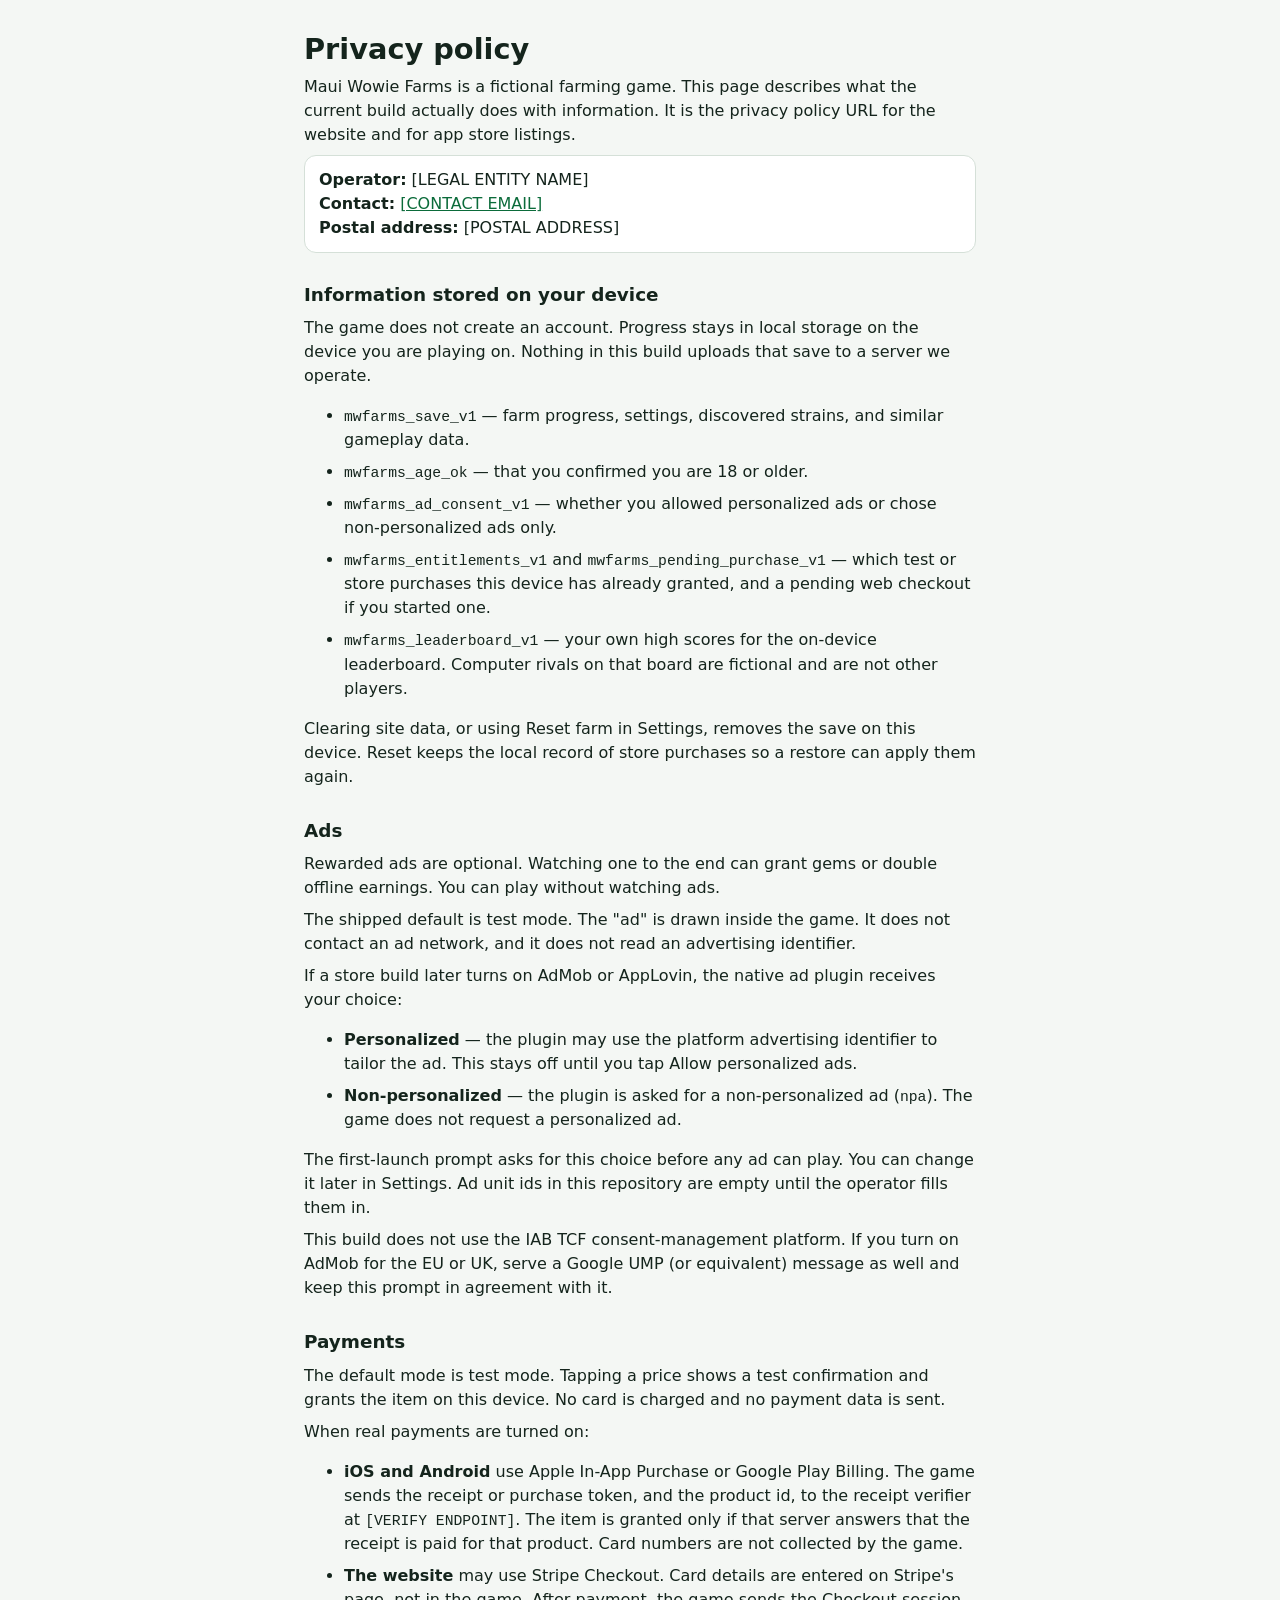
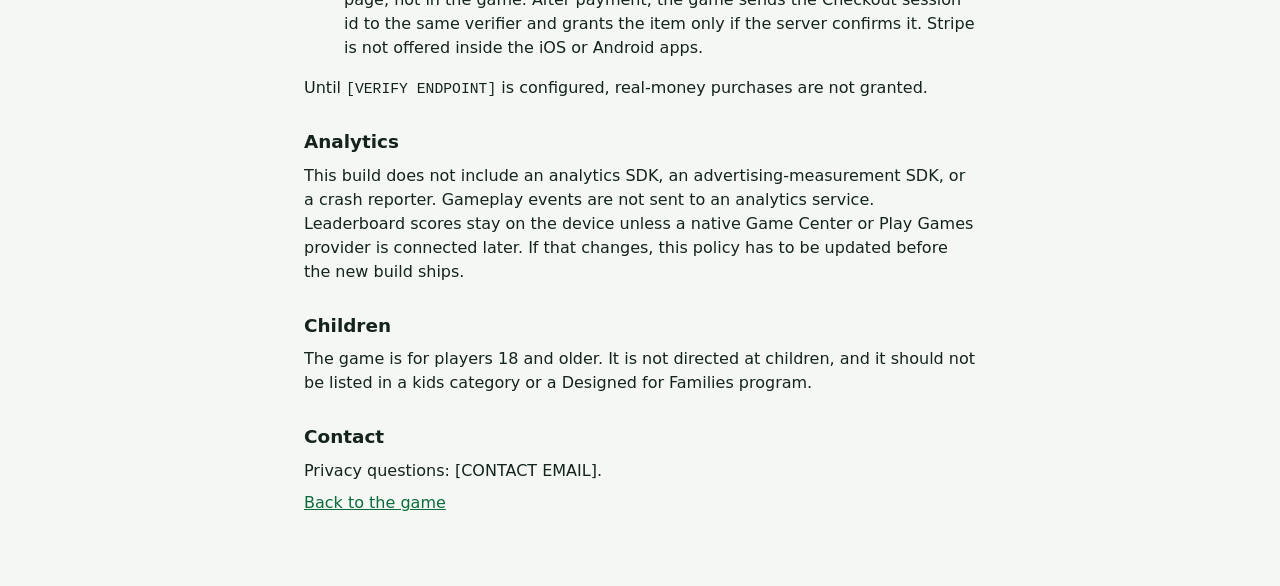
==== privacy.html @ 7ca909d2 "Prepare the farm game for store submission. Show live seed-pack odds before purchase, require an 18+" ====
<!DOCTYPE html>
<html lang="en">
<head>
<meta charset="utf-8">
<meta name="viewport" content="width=device-width, initial-scale=1">
<title>Privacy policy · Maui Wowie Farms</title>
<meta name="description" content="Privacy policy for Maui Wowie Farms. What this game stores on your device, how ads and payments work, and that this build does not use analytics.">
<style>
  :root { color-scheme: light; }
  body { margin:0; font:16px/1.5 system-ui, -apple-system, Segoe UI, Roboto, sans-serif; color:#14241c; background:#f4f7f4; }
  main { max-width:42rem; margin:0 auto; padding:32px 20px 64px; }
  h1 { font-size:1.8rem; line-height:1.2; margin:0 0 8px; }
  h2 { font-size:1.15rem; margin:28px 0 8px; }
  p, li { margin:8px 0; }
  a { color:#0b6b3a; }
  .note { background:#fff; border:1px solid #d5e0d8; border-radius:12px; padding:12px 14px; }
  code { font-size:.92em; }
</style>
</head>
<body>
<main>
  <h1>Privacy policy</h1>
  <p>Maui Wowie Farms is a fictional farming game. This page describes what the current build actually does with information. It is the privacy policy URL for the website and for app store listings.</p>
  <p class="note"><strong>Operator:</strong> [LEGAL ENTITY NAME]<br>
  <strong>Contact:</strong> <a href="mailto:[CONTACT EMAIL]">[CONTACT EMAIL]</a><br>
  <strong>Postal address:</strong> [POSTAL ADDRESS]</p>

  <h2>Information stored on your device</h2>
  <p>The game does not create an account. Progress stays in local storage on the device you are playing on. Nothing in this build uploads that save to a server we operate.</p>
  <ul>
    <li><code>mwfarms_save_v1</code> — farm progress, settings, discovered strains, and similar gameplay data.</li>
    <li><code>mwfarms_age_ok</code> — that you confirmed you are 18 or older.</li>
    <li><code>mwfarms_ad_consent_v1</code> — whether you allowed personalized ads or chose non-personalized ads only.</li>
    <li><code>mwfarms_entitlements_v1</code> and <code>mwfarms_pending_purchase_v1</code> — which test or store purchases this device has already granted, and a pending web checkout if you started one.</li>
    <li><code>mwfarms_leaderboard_v1</code> — your own high scores for the on-device leaderboard. Computer rivals on that board are fictional and are not other players.</li>
  </ul>
  <p>Clearing site data, or using Reset farm in Settings, removes the save on this device. Reset keeps the local record of store purchases so a restore can apply them again.</p>

  <h2>Ads</h2>
  <p>Rewarded ads are optional. Watching one to the end can grant gems or double offline earnings. You can play without watching ads.</p>
  <p>The shipped default is test mode. The "ad" is drawn inside the game. It does not contact an ad network, and it does not read an advertising identifier.</p>
  <p>If a store build later turns on AdMob or AppLovin, the native ad plugin receives your choice:</p>
  <ul>
    <li><strong>Personalized</strong> — the plugin may use the platform advertising identifier to tailor the ad. This stays off until you tap Allow personalized ads.</li>
    <li><strong>Non-personalized</strong> — the plugin is asked for a non-personalized ad (<code>npa</code>). The game does not request a personalized ad.</li>
  </ul>
  <p>The first-launch prompt asks for this choice before any ad can play. You can change it later in Settings. Ad unit ids in this repository are empty until the operator fills them in.</p>
  <p>This build does not use the IAB TCF consent-management platform. If you turn on AdMob for the EU or UK, serve a Google UMP (or equivalent) message as well and keep this prompt in agreement with it.</p>

  <h2>Payments</h2>
  <p>The default mode is test mode. Tapping a price shows a test confirmation and grants the item on this device. No card is charged and no payment data is sent.</p>
  <p>When real payments are turned on:</p>
  <ul>
    <li><strong>iOS and Android</strong> use Apple In-App Purchase or Google Play Billing. The game sends the receipt or purchase token, and the product id, to the receipt verifier at <code>[VERIFY ENDPOINT]</code>. The item is granted only if that server answers that the receipt is paid for that product. Card numbers are not collected by the game.</li>
    <li><strong>The website</strong> may use Stripe Checkout. Card details are entered on Stripe's page, not in the game. After payment, the game sends the Checkout session id to the same verifier and grants the item only if the server confirms it. Stripe is not offered inside the iOS or Android apps.</li>
  </ul>
  <p>Until <code>[VERIFY ENDPOINT]</code> is configured, real-money purchases are not granted.</p>

  <h2>Analytics</h2>
  <p>This build does not include an analytics SDK, an advertising-measurement SDK, or a crash reporter. Gameplay events are not sent to an analytics service. Leaderboard scores stay on the device unless a native Game Center or Play Games provider is connected later. If that changes, this policy has to be updated before the new build ships.</p>

  <h2>Children</h2>
  <p>The game is for players 18 and older. It is not directed at children, and it should not be listed in a kids category or a Designed for Families program.</p>

  <h2>Contact</h2>
  <p>Privacy questions: [CONTACT EMAIL].</p>
  <p><a href="index.html">Back to the game</a></p>
</main>
</body>
</html>
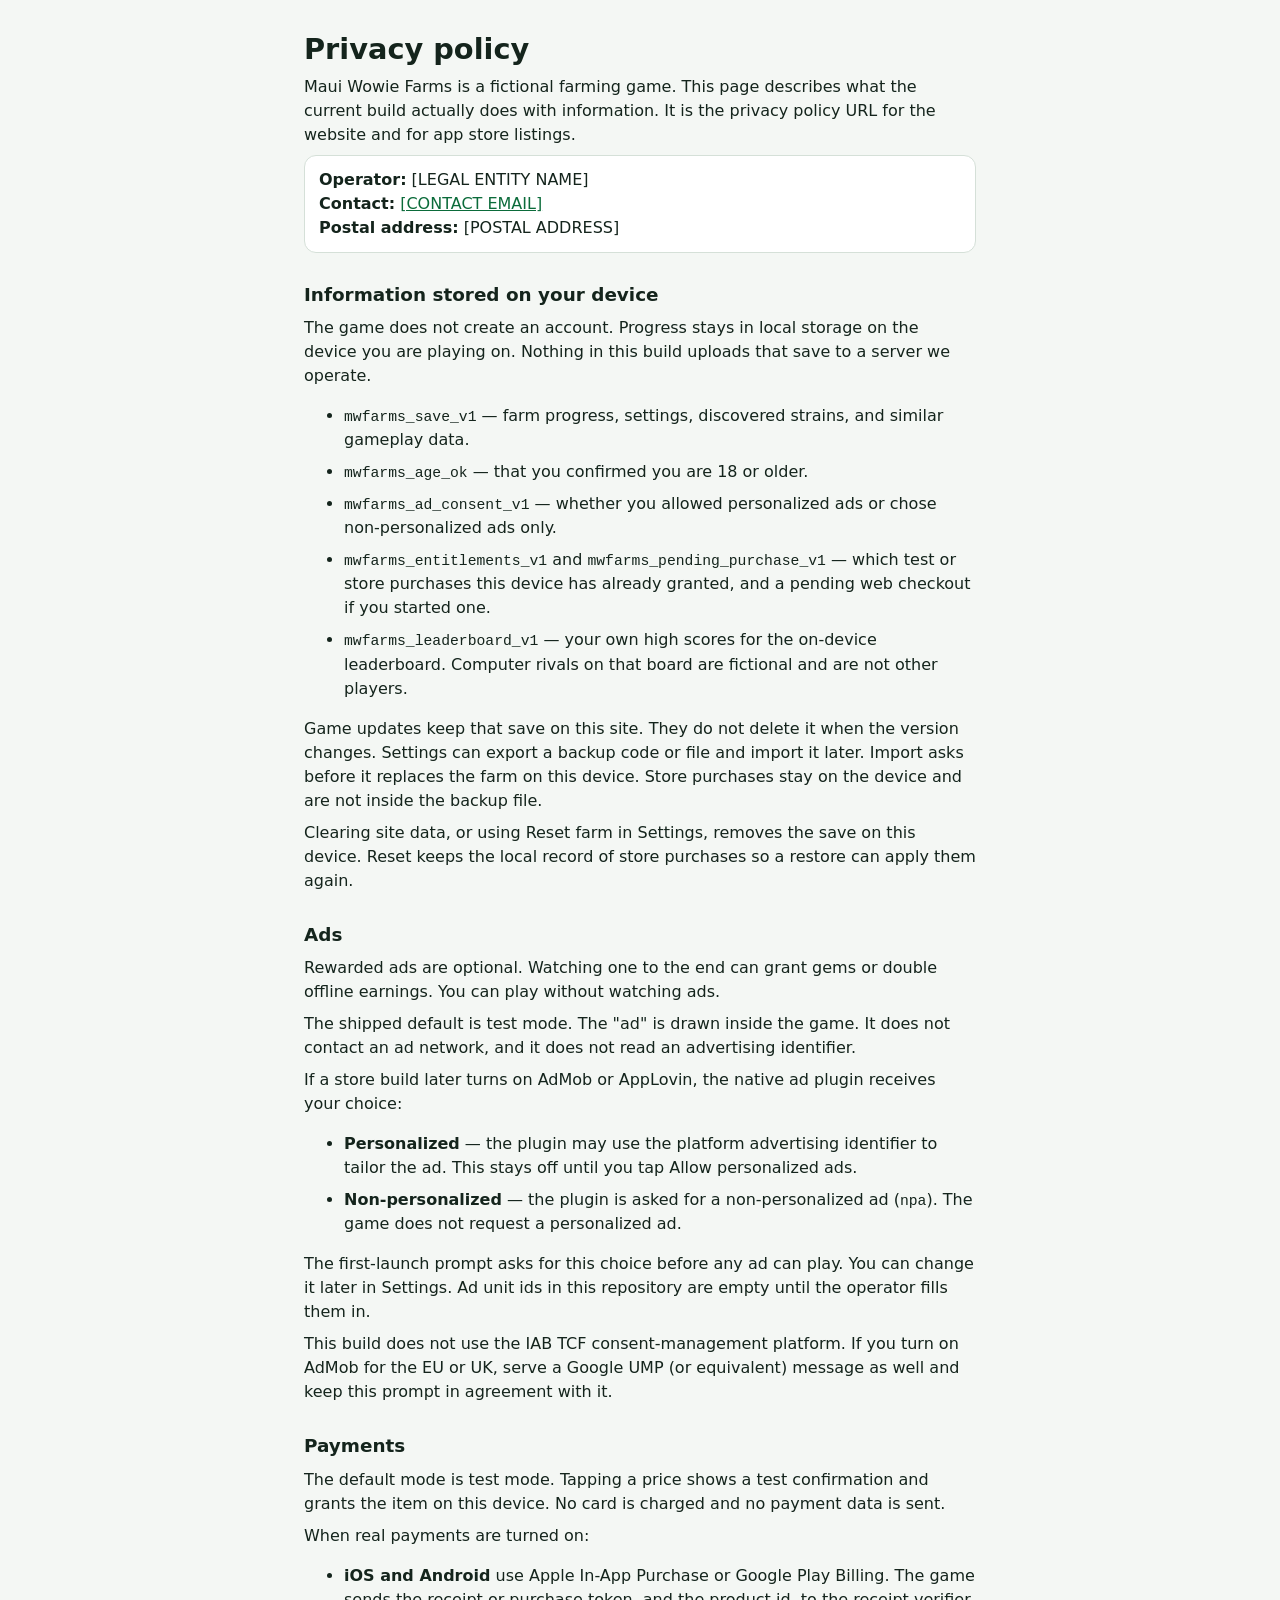
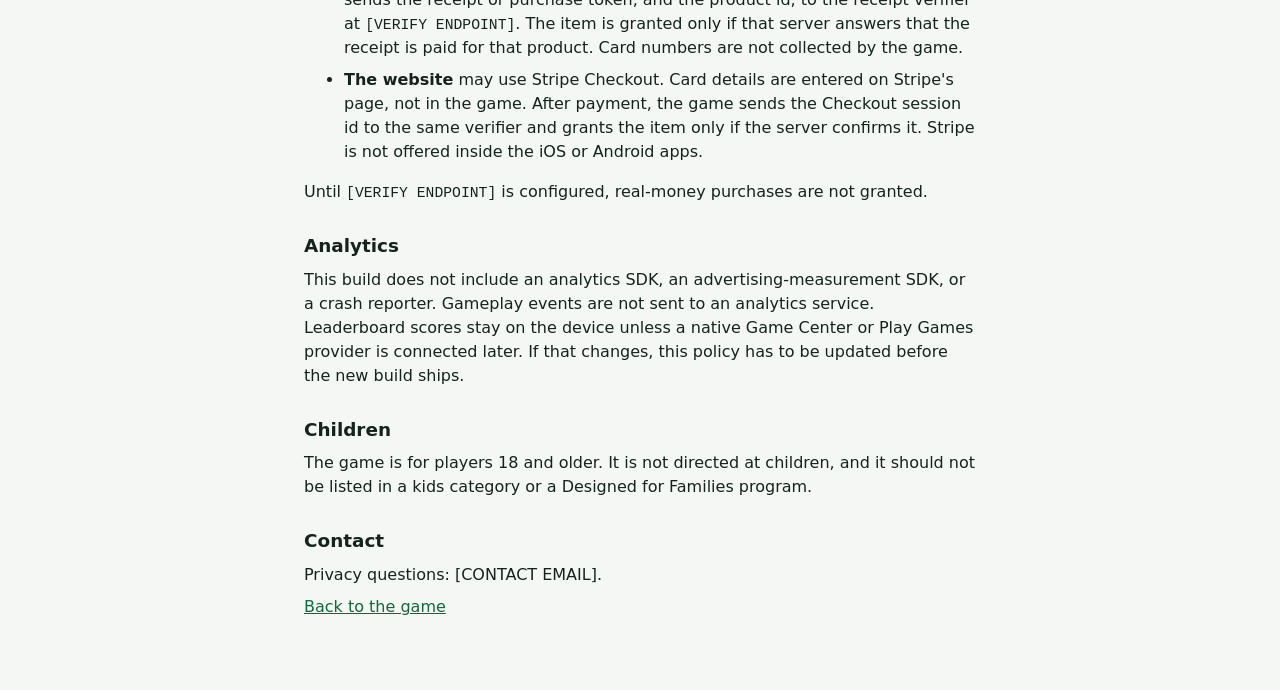
==== commit 990f3920: "Keep farm saves across updates and stop charging hired workers. Saves stay on the same localStorage " ====
--- a/privacy.html
+++ b/privacy.html
@@ -34,6 +34,7 @@
     <li><code>mwfarms_entitlements_v1</code> and <code>mwfarms_pending_purchase_v1</code> — which test or store purchases this device has already granted, and a pending web checkout if you started one.</li>
     <li><code>mwfarms_leaderboard_v1</code> — your own high scores for the on-device leaderboard. Computer rivals on that board are fictional and are not other players.</li>
   </ul>
+  <p>Game updates keep that save on this site. They do not delete it when the version changes. Settings can export a backup code or file and import it later. Import asks before it replaces the farm on this device. Store purchases stay on the device and are not inside the backup file.</p>
   <p>Clearing site data, or using Reset farm in Settings, removes the save on this device. Reset keeps the local record of store purchases so a restore can apply them again.</p>
 
   <h2>Ads</h2>
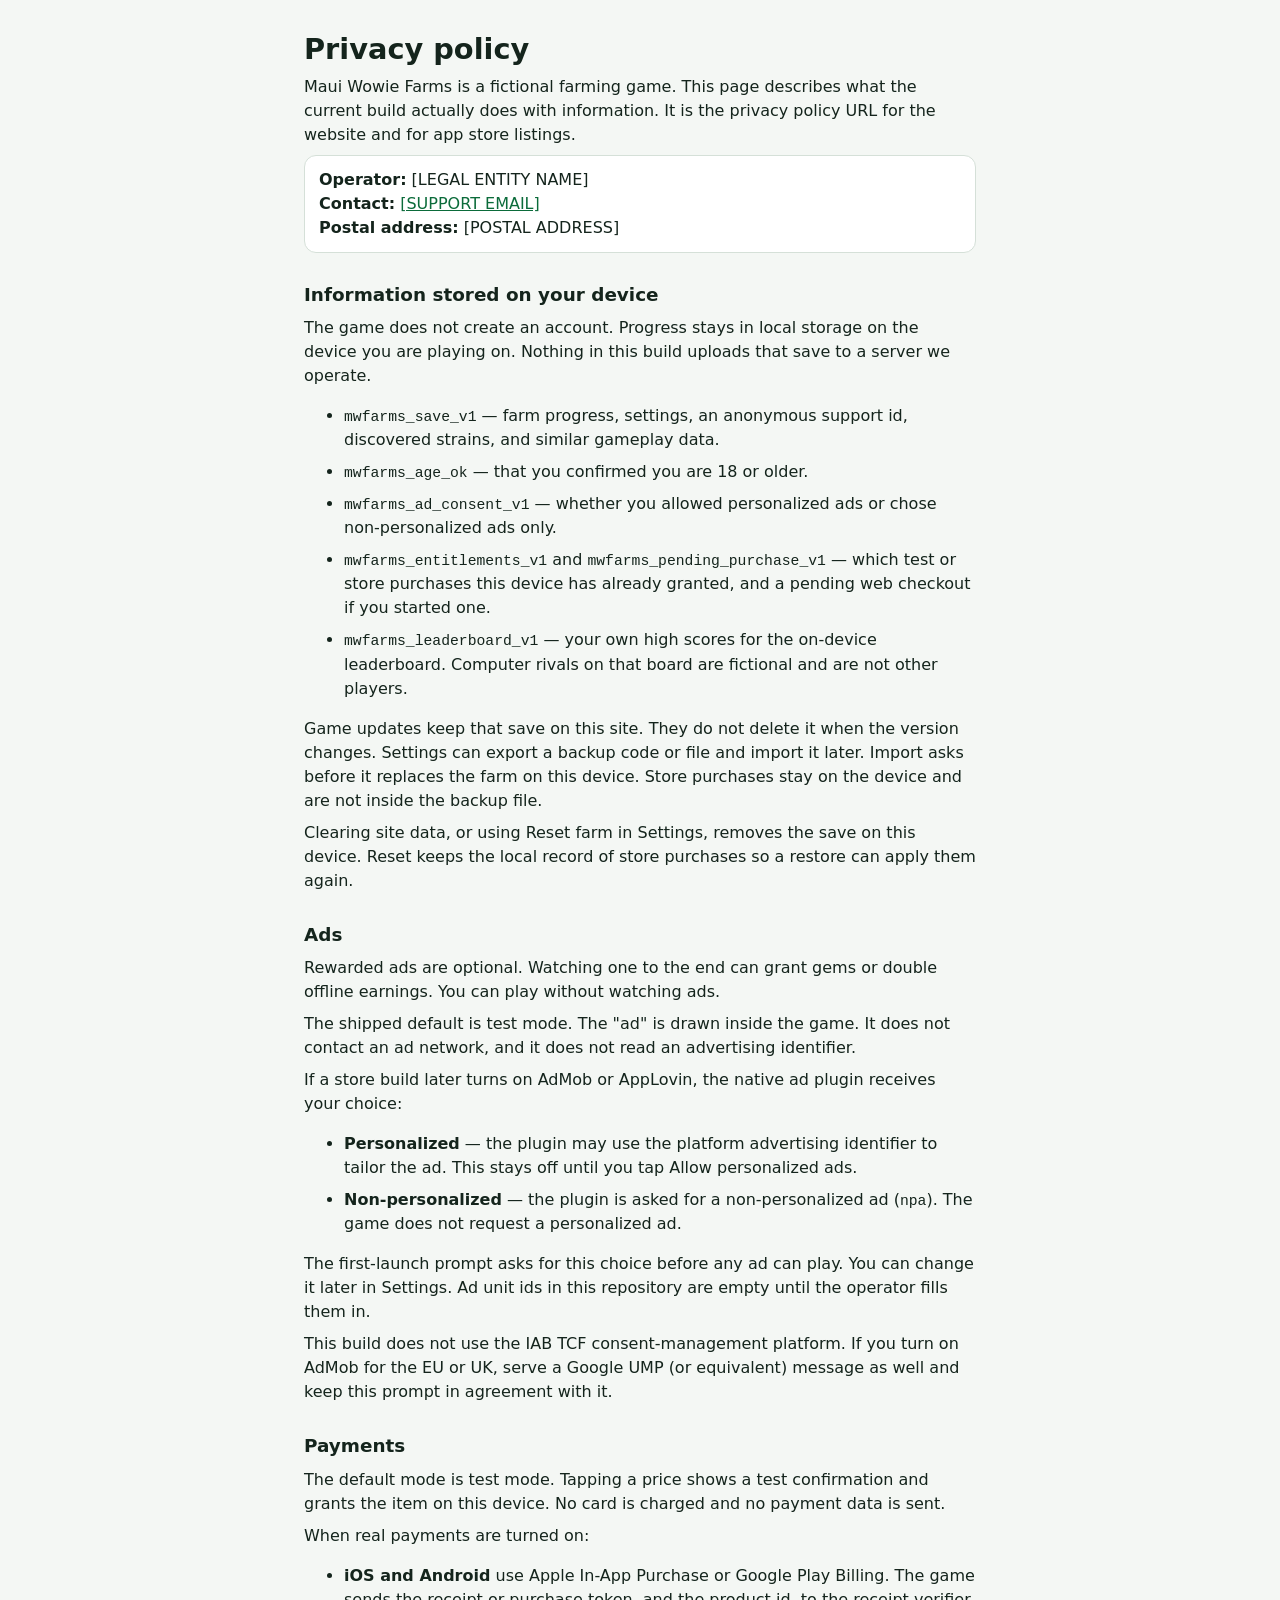
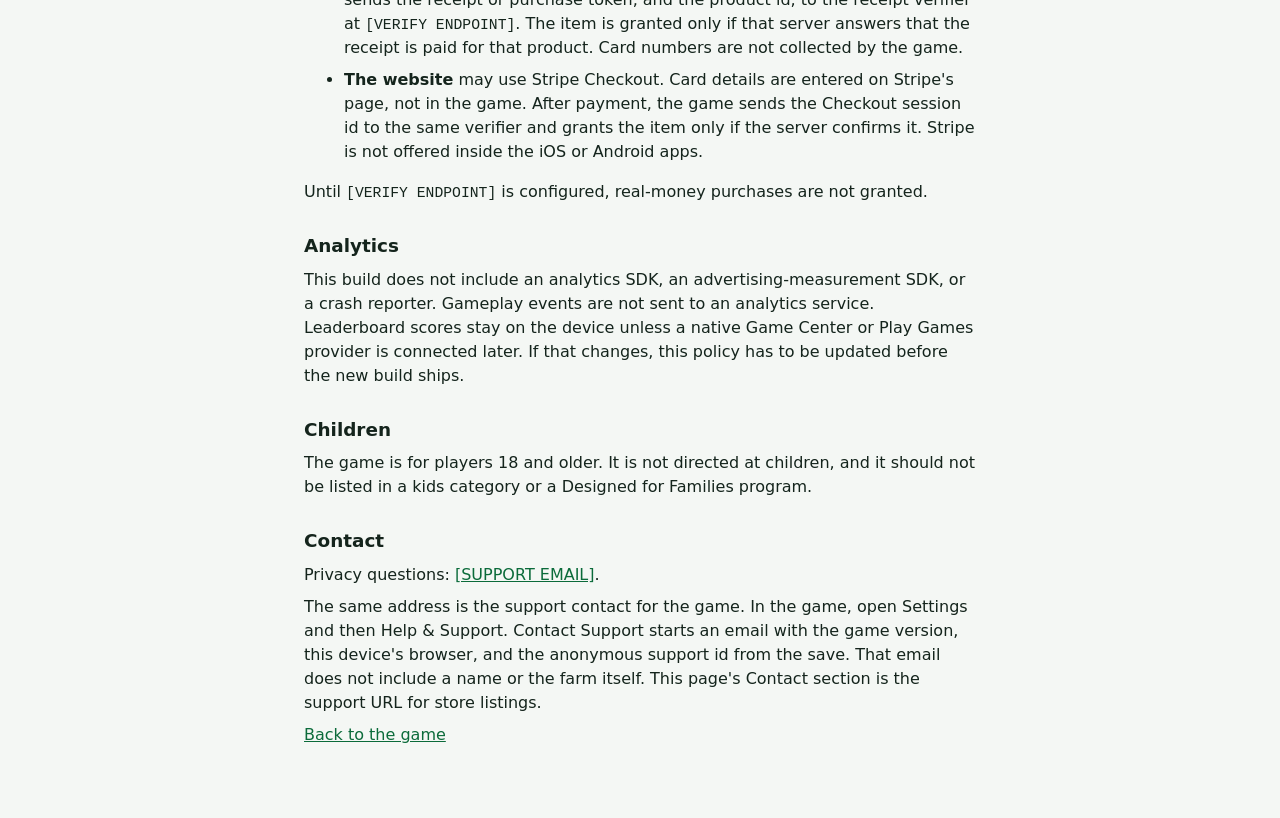
==== commit 082eff55: "Add a Help & Support panel with one configurable email. Settings can open a short panel that starts " ====
--- a/privacy.html
+++ b/privacy.html
@@ -22,13 +22,13 @@
   <h1>Privacy policy</h1>
   <p>Maui Wowie Farms is a fictional farming game. This page describes what the current build actually does with information. It is the privacy policy URL for the website and for app store listings.</p>
   <p class="note"><strong>Operator:</strong> [LEGAL ENTITY NAME]<br>
-  <strong>Contact:</strong> <a href="mailto:[CONTACT EMAIL]">[CONTACT EMAIL]</a><br>
+  <strong>Contact:</strong> <a id="supportMail" href="mailto:[SUPPORT EMAIL]">[SUPPORT EMAIL]</a><br>
   <strong>Postal address:</strong> [POSTAL ADDRESS]</p>
 
   <h2>Information stored on your device</h2>
   <p>The game does not create an account. Progress stays in local storage on the device you are playing on. Nothing in this build uploads that save to a server we operate.</p>
   <ul>
-    <li><code>mwfarms_save_v1</code> — farm progress, settings, discovered strains, and similar gameplay data.</li>
+    <li><code>mwfarms_save_v1</code> — farm progress, settings, an anonymous support id, discovered strains, and similar gameplay data.</li>
     <li><code>mwfarms_age_ok</code> — that you confirmed you are 18 or older.</li>
     <li><code>mwfarms_ad_consent_v1</code> — whether you allowed personalized ads or chose non-personalized ads only.</li>
     <li><code>mwfarms_entitlements_v1</code> and <code>mwfarms_pending_purchase_v1</code> — which test or store purchases this device has already granted, and a pending web checkout if you started one.</li>
@@ -63,9 +63,22 @@
   <h2>Children</h2>
   <p>The game is for players 18 and older. It is not directed at children, and it should not be listed in a kids category or a Designed for Families program.</p>
 
-  <h2>Contact</h2>
-  <p>Privacy questions: [CONTACT EMAIL].</p>
+  <h2 id="contact">Contact</h2>
+  <p>Privacy questions: <a id="supportMailQ" href="mailto:[SUPPORT EMAIL]">[SUPPORT EMAIL]</a>.</p>
+  <p>The same address is the support contact for the game. In the game, open Settings and then Help &amp; Support. Contact Support starts an email with the game version, this device's browser, and the anonymous support id from the save. That email does not include a name or the farm itself. This page's Contact section is the support URL for store listings.</p>
   <p><a href="index.html">Back to the game</a></p>
 </main>
+<script src="js/config.js"></script>
+<script>
+(function(){
+  var email=(window.GAME_CONFIG&&window.GAME_CONFIG.SUPPORT_EMAIL)||'[SUPPORT EMAIL]';
+  ['supportMail','supportMailQ'].forEach(function(id){
+    var a=document.getElementById(id);
+    if(!a) return;
+    a.textContent=email;
+    a.setAttribute('href','mailto:'+encodeURI(email));
+  });
+})();
+</script>
 </body>
 </html>
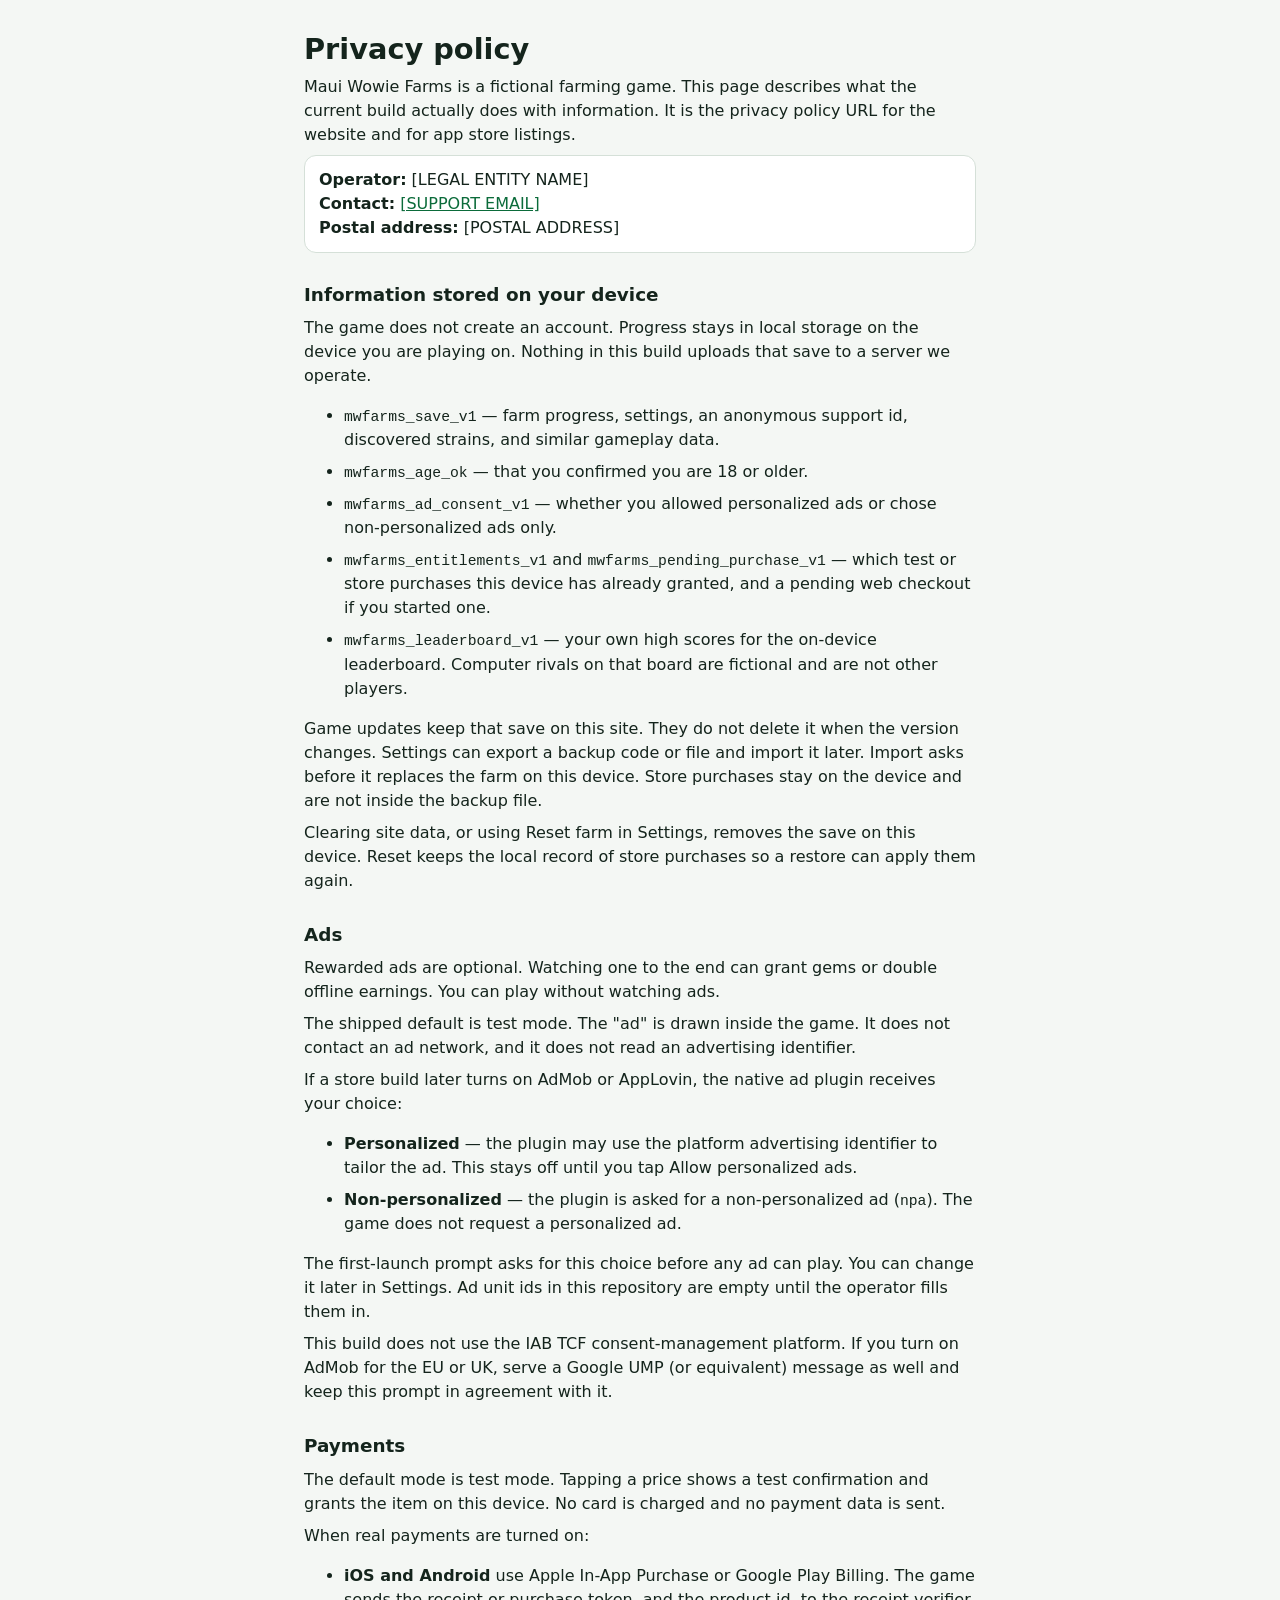
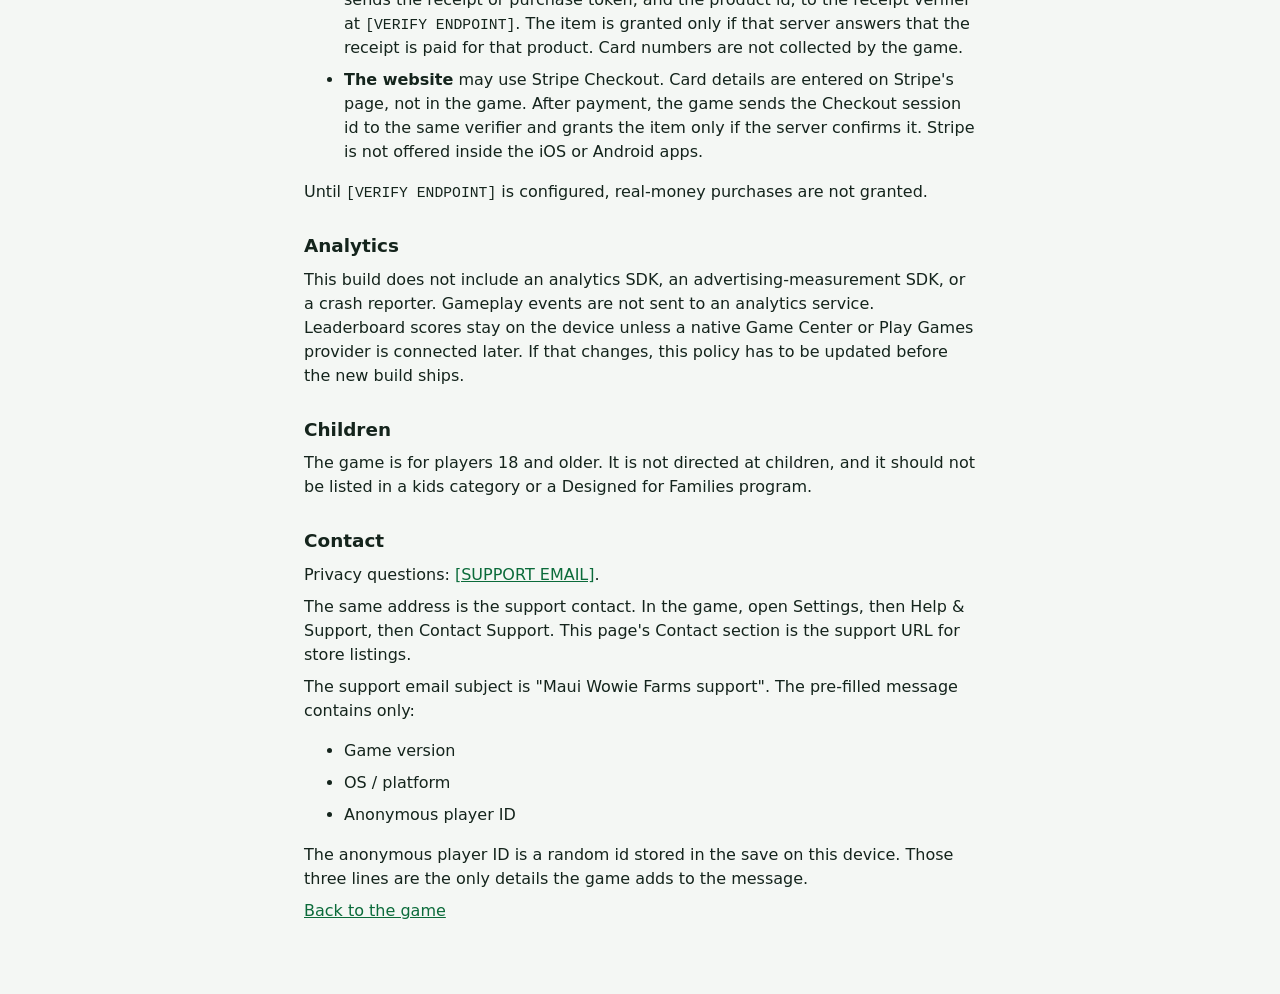
==== commit 9ee4063b: "Limit the support email to version, OS, and an anonymous id. The pre-filled message is those three l" ====
--- a/privacy.html
+++ b/privacy.html
@@ -65,7 +65,14 @@
 
   <h2 id="contact">Contact</h2>
   <p>Privacy questions: <a id="supportMailQ" href="mailto:[SUPPORT EMAIL]">[SUPPORT EMAIL]</a>.</p>
-  <p>The same address is the support contact for the game. In the game, open Settings and then Help &amp; Support. Contact Support starts an email with the game version, this device's browser, and the anonymous support id from the save. That email does not include a name or the farm itself. This page's Contact section is the support URL for store listings.</p>
+  <p>The same address is the support contact. In the game, open Settings, then Help &amp; Support, then Contact Support. This page's Contact section is the support URL for store listings.</p>
+  <p>The support email subject is "Maui Wowie Farms support". The pre-filled message contains only:</p>
+  <ul>
+    <li>Game version</li>
+    <li>OS / platform</li>
+    <li>Anonymous player ID</li>
+  </ul>
+  <p>The anonymous player ID is a random id stored in the save on this device. Those three lines are the only details the game adds to the message.</p>
   <p><a href="index.html">Back to the game</a></p>
 </main>
 <script src="js/config.js"></script>
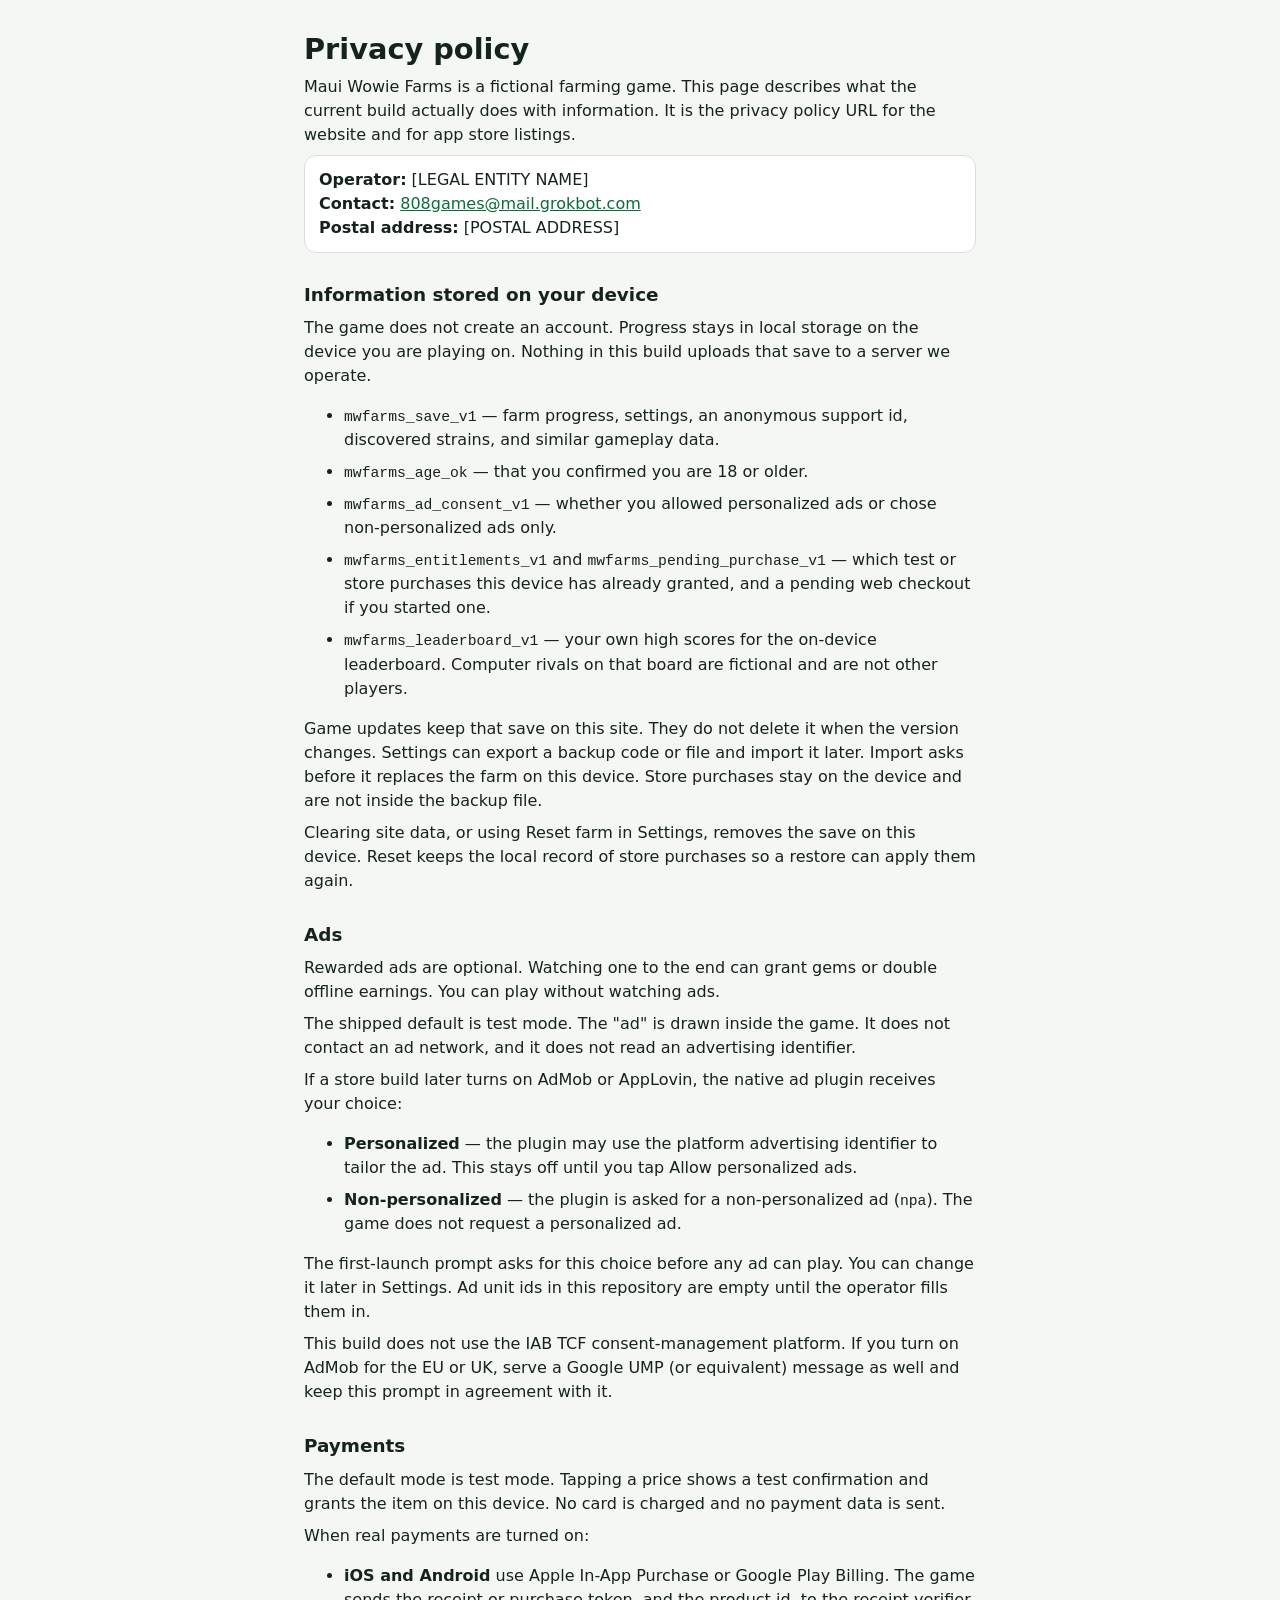
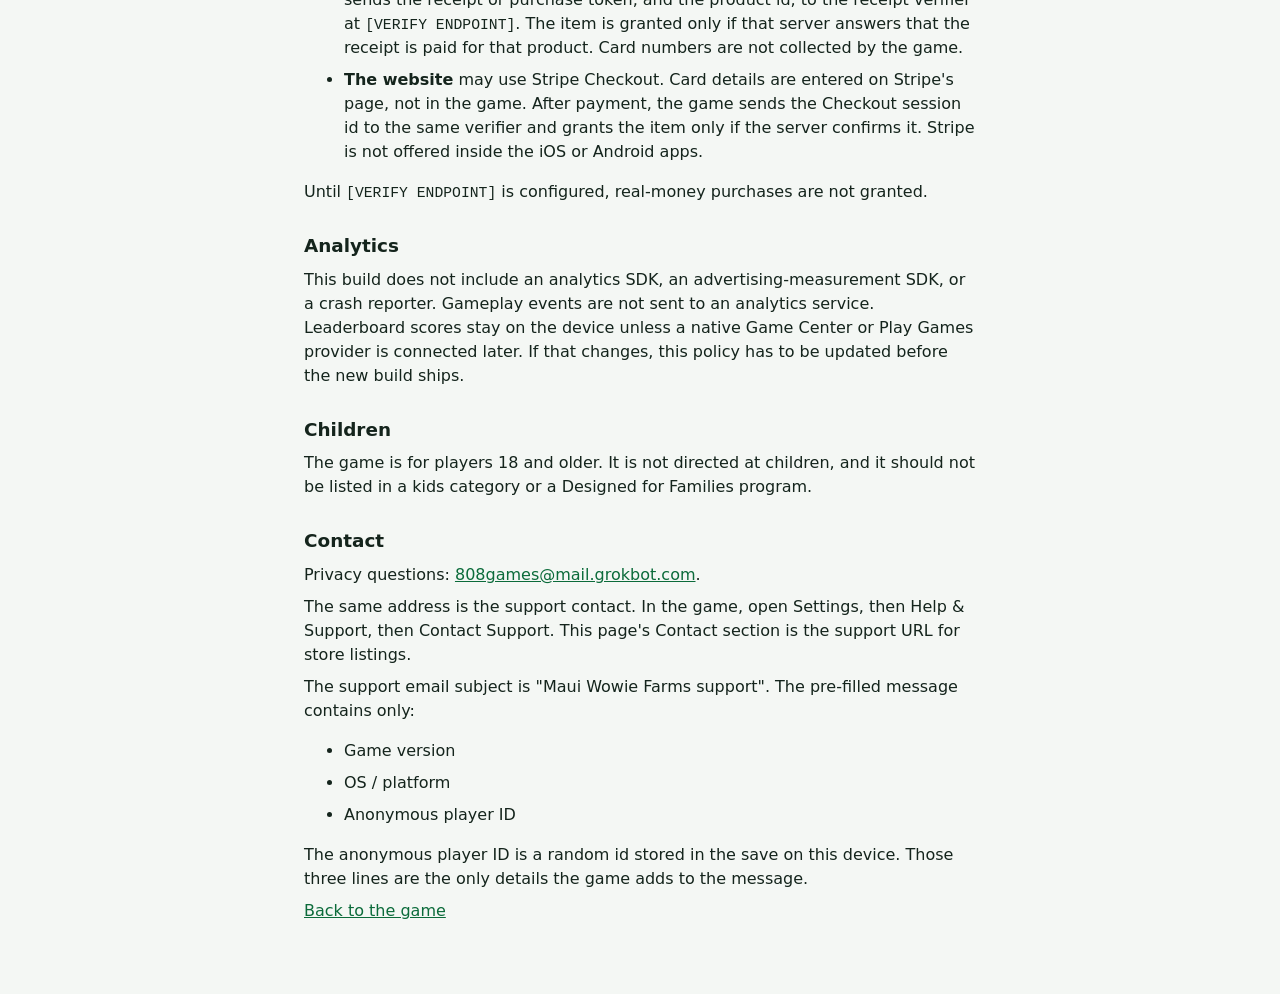
==== commit 64d78d4e: "Set the support email to 808games@mail.grokbot.com. Settings and the privacy page both use that addr" ====
--- a/privacy.html
+++ b/privacy.html
@@ -22,7 +22,7 @@
   <h1>Privacy policy</h1>
   <p>Maui Wowie Farms is a fictional farming game. This page describes what the current build actually does with information. It is the privacy policy URL for the website and for app store listings.</p>
   <p class="note"><strong>Operator:</strong> [LEGAL ENTITY NAME]<br>
-  <strong>Contact:</strong> <a id="supportMail" href="mailto:[SUPPORT EMAIL]">[SUPPORT EMAIL]</a><br>
+  <strong>Contact:</strong> <a id="supportMail" href="mailto:808games@mail.grokbot.com">808games@mail.grokbot.com</a><br>
   <strong>Postal address:</strong> [POSTAL ADDRESS]</p>
 
   <h2>Information stored on your device</h2>
@@ -64,7 +64,7 @@
   <p>The game is for players 18 and older. It is not directed at children, and it should not be listed in a kids category or a Designed for Families program.</p>
 
   <h2 id="contact">Contact</h2>
-  <p>Privacy questions: <a id="supportMailQ" href="mailto:[SUPPORT EMAIL]">[SUPPORT EMAIL]</a>.</p>
+  <p>Privacy questions: <a id="supportMailQ" href="mailto:808games@mail.grokbot.com">808games@mail.grokbot.com</a>.</p>
   <p>The same address is the support contact. In the game, open Settings, then Help &amp; Support, then Contact Support. This page's Contact section is the support URL for store listings.</p>
   <p>The support email subject is "Maui Wowie Farms support". The pre-filled message contains only:</p>
   <ul>
@@ -78,7 +78,7 @@
 <script src="js/config.js"></script>
 <script>
 (function(){
-  var email=(window.GAME_CONFIG&&window.GAME_CONFIG.SUPPORT_EMAIL)||'[SUPPORT EMAIL]';
+  var email=(window.GAME_CONFIG&&window.GAME_CONFIG.SUPPORT_EMAIL)||'808games@mail.grokbot.com';
   ['supportMail','supportMailQ'].forEach(function(id){
     var a=document.getElementById(id);
     if(!a) return;
